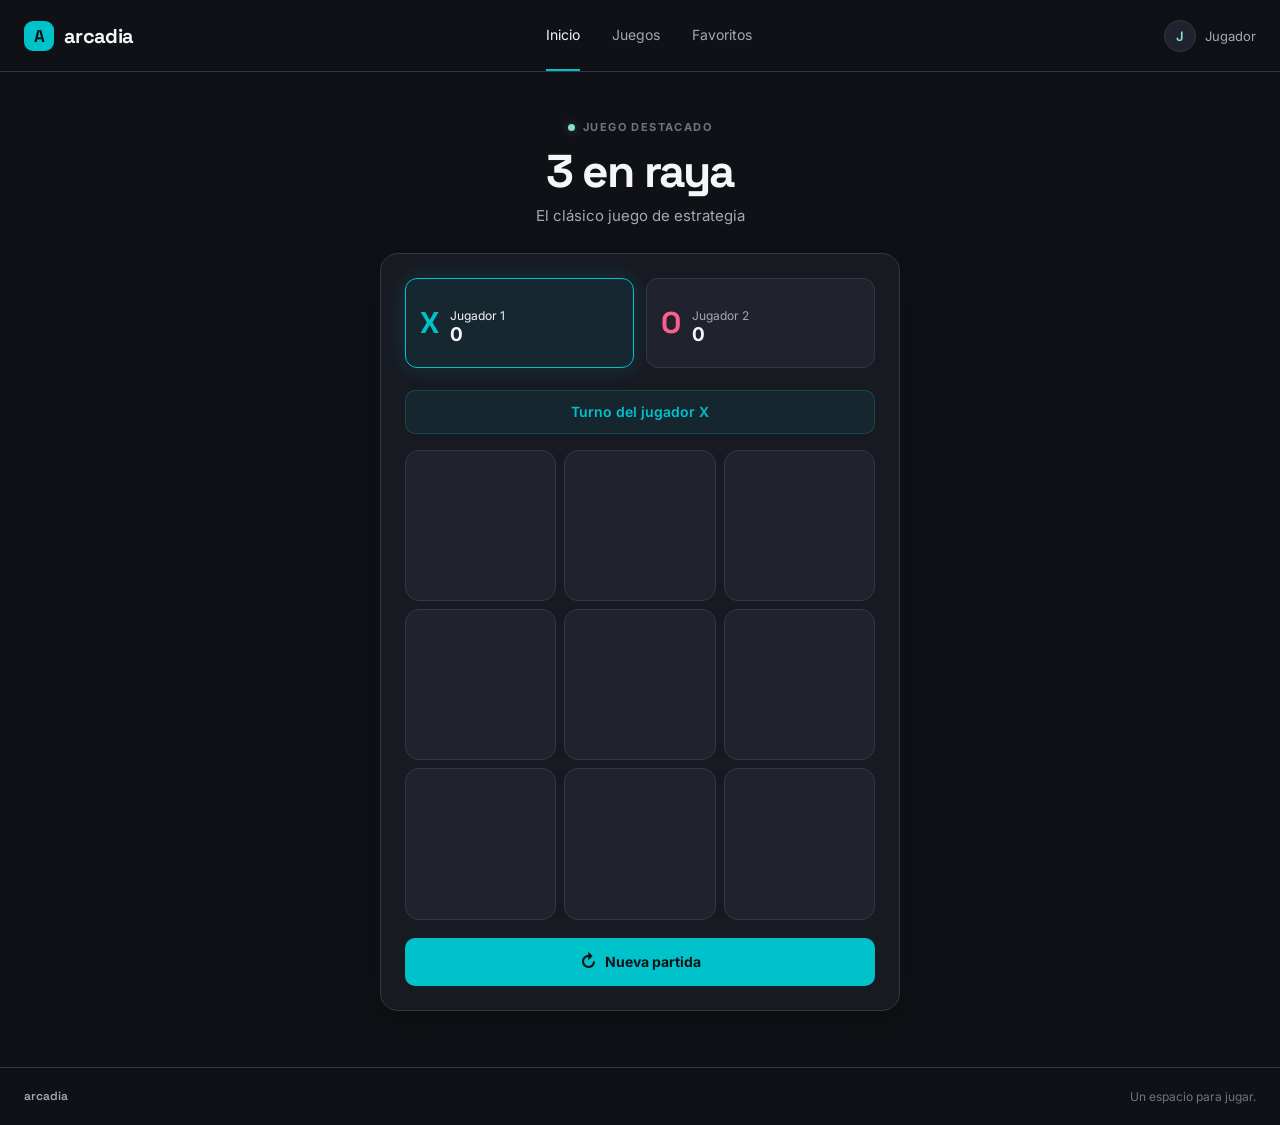
==== index.html @ 801e726f "Apply gaming hub visual design Co-authored-by: yurigo <5684699+yurigo@users.noreply.github.com>" ====
<!DOCTYPE html>
<html lang="es">
<head>
    <meta charset="UTF-8">
    <meta name="viewport" content="width=device-width, initial-scale=1.0">
    <title>3 en Raya</title>
    <link rel="stylesheet" href="style.css">
</head>
<body>
    <header class="site-header">
        <a class="brand" href="#inicio" aria-label="Arcadia, inicio">
            <span class="brand-mark" aria-hidden="true">A</span>
            <span>arcadia</span>
        </a>
        <nav class="main-nav" aria-label="Navegación principal">
            <a class="nav-link active" href="#inicio" aria-current="page">Inicio</a>
            <a class="nav-link" href="#juego">Juegos</a>
            <a class="nav-link" href="#juego">Favoritos</a>
        </nav>
        <div class="profile" aria-label="Perfil de jugador">
            <span class="profile-avatar" aria-hidden="true">J</span>
            <span class="profile-name">Jugador</span>
        </div>
    </header>

    <main class="page-shell" id="inicio">
        <section class="game-section" id="juego" aria-labelledby="game-title">
            <div class="page-heading">
                <p class="eyebrow"><span class="availability-dot"></span> JUEGO DESTACADO</p>
                <h1 id="game-title">3 en raya</h1>
                <p class="subtitle">El clásico juego de estrategia</p>
            </div>

            <div class="game-card">
                <div class="scoreboard" aria-label="Marcador">
                    <div class="score active" id="scoreX">
                        <span class="symbol">X</span>
                        <span>Jugador 1</span>
                        <strong id="winsX">0</strong>
                    </div>

                    <div class="score" id="scoreO">
                        <span class="symbol">O</span>
                        <span>Jugador 2</span>
                        <strong id="winsO">0</strong>
                    </div>
                </div>

                <div class="status" id="status" role="status" aria-live="polite">
                    Turno del jugador X
                </div>

                <div class="board" id="board" role="group" aria-label="Tablero de 3 en raya">
                    <button class="cell" data-index="0" aria-label="Casilla 1, vacía"></button>
                    <button class="cell" data-index="1" aria-label="Casilla 2, vacía"></button>
                    <button class="cell" data-index="2" aria-label="Casilla 3, vacía"></button>
                    <button class="cell" data-index="3" aria-label="Casilla 4, vacía"></button>
                    <button class="cell" data-index="4" aria-label="Casilla 5, vacía"></button>
                    <button class="cell" data-index="5" aria-label="Casilla 6, vacía"></button>
                    <button class="cell" data-index="6" aria-label="Casilla 7, vacía"></button>
                    <button class="cell" data-index="7" aria-label="Casilla 8, vacía"></button>
                    <button class="cell" data-index="8" aria-label="Casilla 9, vacía"></button>
                </div>

                <button class="reset" id="reset">
                    <span aria-hidden="true">↻</span> Nueva partida
                </button>
            </div>
        </section>
    </main>

    <footer class="site-footer">
        <span>arcadia</span>
        <span>Un espacio para jugar.</span>
    </footer>

    <script src="script.js"></script>
</body>
</html>
---- style.css ----
@import url('https://fonts.googleapis.com/css2?family=Inter:wght@400;500;600;700&family=Space+Grotesk:wght@500;600;700&display=swap');

:root {
    color-scheme: dark;
    --color-cyan: #00c2cb;
    --color-mint: #7fe0d4;
    --color-yellow: #ffe38a;
    --color-coral: #ff9a76;
    --color-pink: #ff5d8f;
    --bg-primary: #101116;
    --bg-secondary: #181a22;
    --bg-tertiary: #20232d;
    --bg-elevated: #272b36;
    --border-default: #343844;
    --text-primary: #f5f6fa;
    --text-secondary: #a4a8b5;
    --text-muted: #6f7482;
    --shadow-soft: 0 8px 30px rgb(0 0 0 / 25%);
    --glow-primary: 0 0 20px rgb(0 194 203 / 18%);
    --transition-fast: 150ms ease;
    --transition-normal: 250ms ease;
}

* {
    margin: 0;
    padding: 0;
    box-sizing: border-box;
}

body {
    min-height: 100vh;
    display: flex;
    flex-direction: column;
    background: var(--bg-primary);
    color: var(--text-primary);
    font-family: 'Inter', sans-serif;
}

button,
a {
    -webkit-tap-highlight-color: transparent;
}

a {
    color: inherit;
    text-decoration: none;
}

.site-header {
    height: 72px;
    padding: 0 24px;
    display: flex;
    align-items: center;
    justify-content: space-between;
    border-bottom: 1px solid var(--border-default);
    background: var(--bg-primary);
}

.brand {
    display: inline-flex;
    align-items: center;
    gap: 10px;
    font-family: 'Space Grotesk', sans-serif;
    font-size: 20px;
    font-weight: 700;
    letter-spacing: -0.7px;
}

.brand-mark {
    width: 30px;
    height: 30px;
    display: grid;
    place-items: center;
    border-radius: 9px;
    background: var(--color-cyan);
    color: var(--bg-primary);
    font-size: 17px;
}

.main-nav {
    height: 100%;
    display: flex;
    align-items: center;
    gap: 32px;
}

.nav-link {
    height: 100%;
    display: inline-flex;
    align-items: center;
    border-bottom: 2px solid transparent;
    color: var(--text-secondary);
    font-size: 14px;
    transition: color var(--transition-fast), border-color var(--transition-fast);
}

.nav-link:hover,
.nav-link.active {
    color: var(--text-primary);
}

.nav-link.active {
    border-bottom-color: var(--color-cyan);
}

.profile {
    min-width: 90px;
    display: flex;
    justify-content: flex-end;
    align-items: center;
    gap: 9px;
    color: var(--text-secondary);
    font-size: 13px;
}

.profile-avatar {
    width: 32px;
    height: 32px;
    display: grid;
    place-items: center;
    border: 1px solid var(--border-default);
    border-radius: 50%;
    background: var(--bg-tertiary);
    color: var(--color-mint);
    font-weight: 600;
}

.page-shell {
    width: min(100% - 48px, 1280px);
    margin: 0 auto;
    flex: 1;
    display: grid;
    place-items: center;
    padding: 48px 0 56px;
}

.game-section {
    width: min(100%, 520px);
    text-align: center;
}

.page-heading {
    margin-bottom: 28px;
}

.eyebrow {
    margin-bottom: 12px;
    display: flex;
    align-items: center;
    justify-content: center;
    gap: 8px;
    color: var(--text-muted);
    font-size: 11px;
    font-weight: 700;
    letter-spacing: 1.4px;
}

.availability-dot {
    width: 7px;
    height: 7px;
    border-radius: 50%;
    background: var(--color-mint);
    box-shadow: 0 0 10px rgb(127 224 212 / 35%);
}

h1 {
    font-family: 'Space Grotesk', sans-serif;
    font-size: clamp(36px, 7vw, 46px);
    font-weight: 700;
    letter-spacing: -1.8px;
    line-height: 1.1;
}

.subtitle {
    margin-top: 9px;
    color: var(--text-secondary);
    font-size: 15px;
}

.game-card {
    padding: 24px;
    border: 1px solid var(--border-default);
    border-radius: 18px;
    background: var(--bg-secondary);
    box-shadow: var(--shadow-soft);
}

.scoreboard {
    margin-bottom: 22px;
    display: flex;
    gap: 12px;
}

.score {
    min-height: 90px;
    flex: 1;
    padding: 11px 14px;
    display: grid;
    grid-template-columns: auto 1fr;
    grid-template-rows: 1fr 1fr;
    align-items: center;
    column-gap: 11px;
    border: 1px solid var(--border-default);
    border-radius: 12px;
    background: var(--bg-tertiary);
    color: var(--text-secondary);
    text-align: left;
    transition: border-color var(--transition-normal), background var(--transition-normal);
}

.score.active {
    border-color: var(--color-cyan);
    background: rgb(0 194 203 / 8%);
    box-shadow: var(--glow-primary);
    color: var(--text-primary);
}

.symbol {
    grid-row: 1 / 3;
    font-family: 'Space Grotesk', sans-serif;
    font-size: 30px;
    font-weight: 700;
}

#scoreX .symbol,
.cell.x {
    color: var(--color-cyan);
}

#scoreO .symbol,
.cell.o {
    color: var(--color-pink);
}

.score > span:not(.symbol) {
    align-self: end;
    font-size: 12px;
}

.score strong {
    align-self: start;
    color: var(--text-primary);
    font-size: 19px;
}

.status {
    min-height: 44px;
    margin-bottom: 16px;
    padding: 12px 16px;
    border: 1px solid rgb(0 194 203 / 22%);
    border-radius: 10px;
    background: rgb(0 194 203 / 7%);
    color: var(--color-cyan);
    font-size: 14px;
    font-weight: 600;
    transition: color var(--transition-normal), background var(--transition-normal);
}

.status.is-win {
    border-color: rgb(127 224 212 / 25%);
    background: rgb(127 224 212 / 8%);
    color: var(--color-mint);
}

.status.is-draw {
    border-color: rgb(255 227 138 / 25%);
    background: rgb(255 227 138 / 8%);
    color: var(--color-yellow);
}

.board {
    display: grid;
    grid-template-columns: repeat(3, minmax(0, 1fr));
    gap: 8px;
    margin-bottom: 18px;
}

.cell {
    aspect-ratio: 1;
    min-width: 44px;
    border: 1px solid var(--border-default);
    border-radius: 14px;
    background: var(--bg-tertiary);
    color: var(--text-primary);
    font-family: 'Space Grotesk', sans-serif;
    font-size: clamp(44px, 12vw, 64px);
    font-weight: 700;
    cursor: pointer;
    transition: background var(--transition-fast), border-color var(--transition-fast), transform var(--transition-fast);
}

.cell:hover:not(:disabled) {
    border-color: var(--color-cyan);
    background: var(--bg-elevated);
    transform: translateY(-2px);
}

.cell:active:not(:disabled),
.reset:active {
    transform: scale(0.97);
}

.cell:disabled {
    cursor: default;
}

.cell.x,
.cell.o {
    animation: mark-in 180ms ease-out;
}

.cell.winner {
    border-color: var(--color-mint);
    background: rgb(127 224 212 / 12%);
    box-shadow: 0 0 18px rgb(127 224 212 / 15%);
}

.reset {
    width: 100%;
    min-height: 48px;
    padding: 12px 16px;
    border: 0;
    border-radius: 10px;
    background: var(--color-cyan);
    color: var(--bg-primary);
    font-family: inherit;
    font-size: 14px;
    font-weight: 700;
    cursor: pointer;
    transition: filter var(--transition-fast), transform var(--transition-fast);
}

.reset:hover {
    filter: brightness(1.08);
}

.reset span {
    margin-right: 5px;
    font-size: 18px;
    vertical-align: -1px;
}

:focus-visible {
    outline: 3px solid var(--color-yellow);
    outline-offset: 3px;
}

.site-footer {
    min-height: 58px;
    padding: 12px 24px;
    display: flex;
    align-items: center;
    justify-content: space-between;
    border-top: 1px solid var(--border-default);
    color: var(--text-muted);
    font-size: 12px;
}

.site-footer span:first-child {
    color: var(--text-secondary);
    font-family: 'Space Grotesk', sans-serif;
    font-weight: 600;
}

@keyframes mark-in {
    from {
        opacity: 0;
        transform: scale(0.72);
    }

    to {
        opacity: 1;
        transform: scale(1);
    }
}

@media (max-width: 600px) {
    .site-header {
        height: 64px;
        padding: 0 16px;
    }

    .brand {
        gap: 8px;
        font-size: 18px;
    }

    .main-nav {
        gap: 16px;
    }

    .nav-link {
        font-size: 12px;
    }

    .nav-link:last-child,
    .profile-name {
        display: none;
    }

    .profile {
        min-width: 32px;
    }

    .page-shell {
        width: min(100% - 32px, 440px);
        padding: 36px 0 42px;
    }

    .page-heading {
        margin-bottom: 22px;
    }

    .game-card {
        padding: 16px;
        border-radius: 16px;
    }

    .scoreboard {
        gap: 9px;
        margin-bottom: 18px;
    }

    .score {
        min-height: 78px;
        padding: 9px 10px;
    }

    .site-footer {
        padding: 12px 16px;
    }
}

@media (prefers-reduced-motion: reduce) {
    *,
    *::before,
    *::after {
        scroll-behavior: auto !important;
        animation-duration: 0.01ms !important;
        animation-iteration-count: 1 !important;
        transition-duration: 0.01ms !important;
    }
}
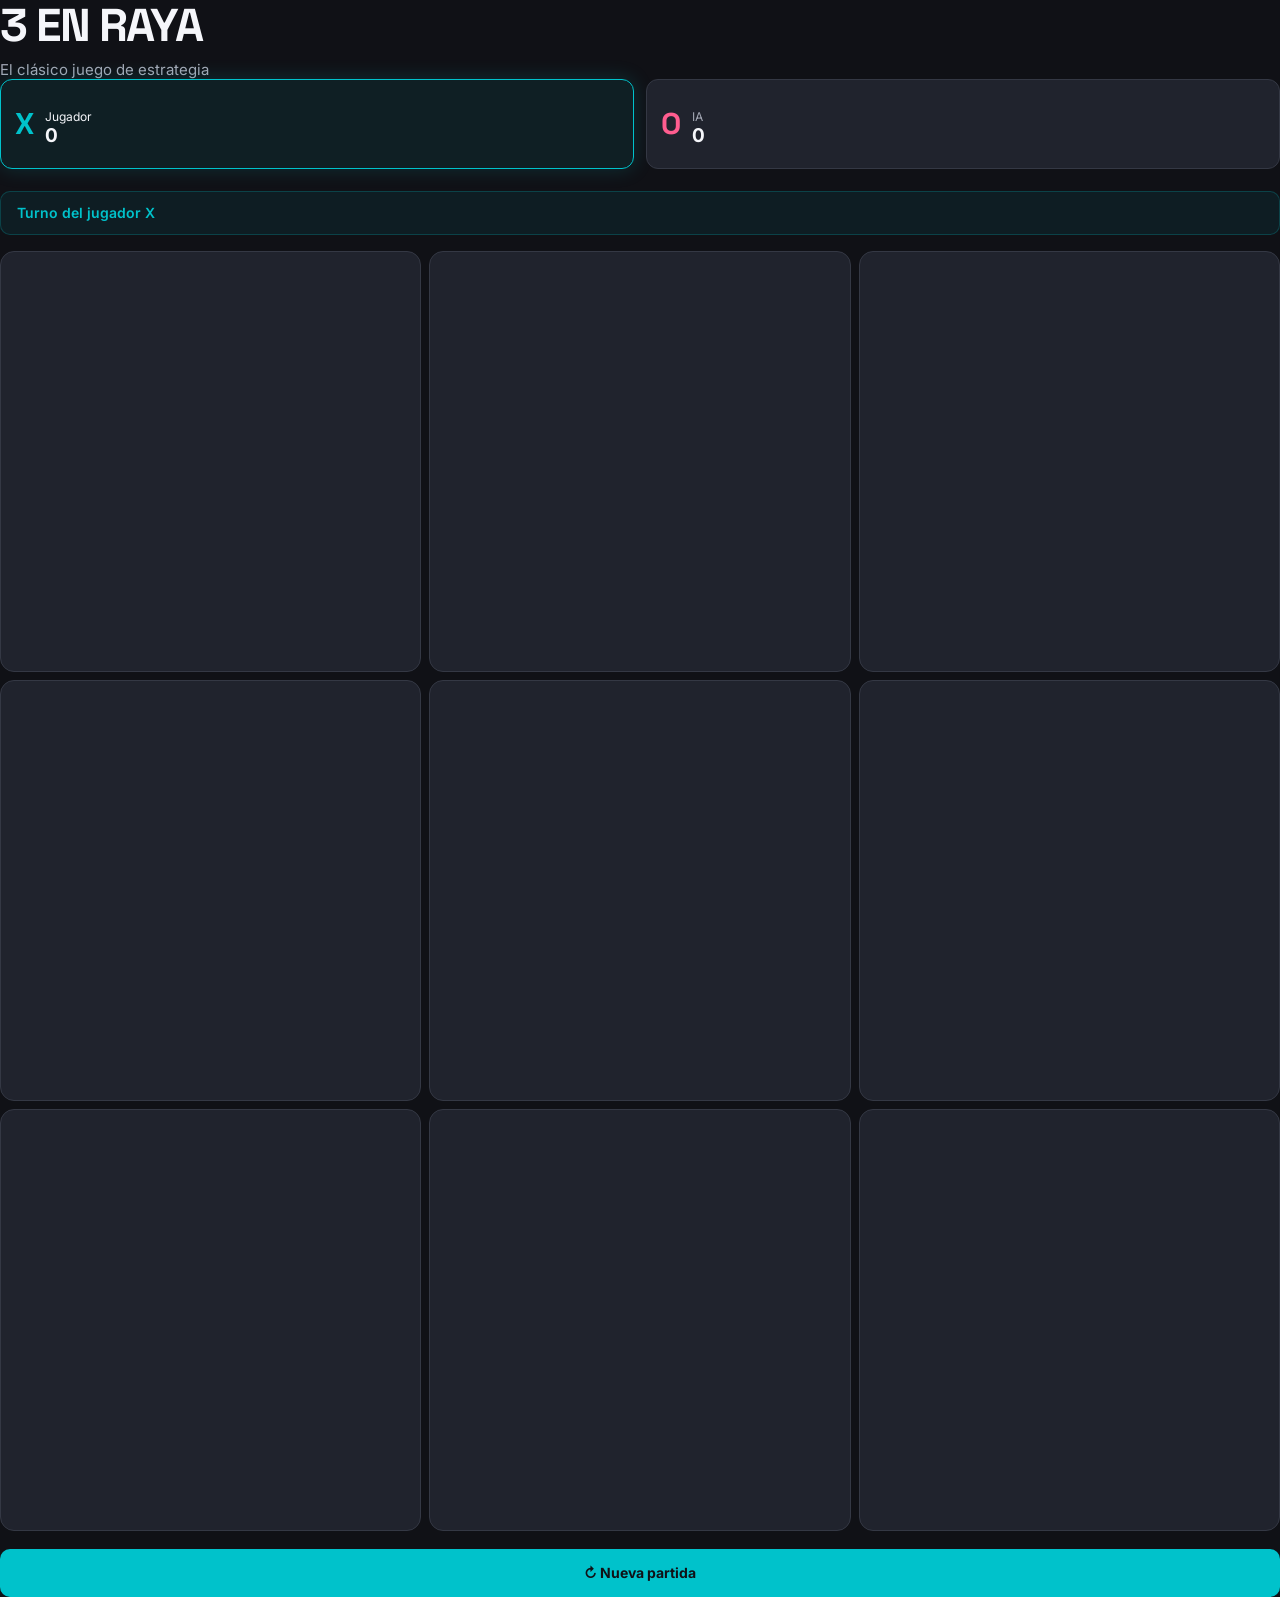
==== commit 7f7403e1: "Apply remaining changes Co-authored-by: yurigo <5684699+yurigo@users.noreply.github.com>" ====
--- a/index.html
+++ b/index.html
@@ -8,72 +8,45 @@
     <link rel="stylesheet" href="style.css">
 </head>
 <body>
-    <header class="site-header">
-        <a class="brand" href="#inicio" aria-label="Arcadia, inicio">
-            <span class="brand-mark" aria-hidden="true">A</span>
-            <span>arcadia</span>
-        </a>
-        <nav class="main-nav" aria-label="Navegación principal">
-            <a class="nav-link active" href="#inicio" aria-current="page">Inicio</a>
-            <a class="nav-link" href="#juego">Juegos</a>
-            <a class="nav-link" href="#juego">Favoritos</a>
-        </nav>
-        <div class="profile" aria-label="Perfil de jugador">
-            <span class="profile-avatar" aria-hidden="true">J</span>
-            <span class="profile-name">Jugador</span>
-        </div>
-    </header>
 
-    <main class="page-shell" id="inicio">
-        <section class="game-section" id="juego" aria-labelledby="game-title">
-            <div class="page-heading">
-                <p class="eyebrow"><span class="availability-dot"></span> JUEGO DESTACADO</p>
-                <h1 id="game-title">3 en raya</h1>
-                <p class="subtitle">El clásico juego de estrategia</p>
+    <main class="container">
+        <h1>3 EN RAYA</h1>
+        <p class="subtitle">El clásico juego de estrategia</p>
+
+        <div class="scoreboard">
+            <div class="score active" id="scoreX">
+                <span class="symbol">X</span>
+                <span>Jugador</span>
+                <strong id="winsX">0</strong>
             </div>
 
-            <div class="game-card">
-                <div class="scoreboard" aria-label="Marcador">
-                    <div class="score active" id="scoreX">
-                        <span class="symbol">X</span>
-                        <span>Jugador 1</span>
-                        <strong id="winsX">0</strong>
-                    </div>
+            <div class="score" id="scoreO">
+                <span class="symbol">O</span>
+                <span>IA</span>
+                <strong id="winsO">0</strong>
+            </div>
+        </div>
 
-                    <div class="score" id="scoreO">
-                        <span class="symbol">O</span>
-                        <span>Jugador 2</span>
-                        <strong id="winsO">0</strong>
-                    </div>
-                </div>
+        <div class="status" id="status">
+            Turno del jugador X
+        </div>
 
-                <div class="status" id="status" role="status" aria-live="polite">
-                    Turno del jugador X
-                </div>
+        <div class="board" id="board">
+            <button class="cell" data-index="0"></button>
+            <button class="cell" data-index="1"></button>
+            <button class="cell" data-index="2"></button>
+            <button class="cell" data-index="3"></button>
+            <button class="cell" data-index="4"></button>
+            <button class="cell" data-index="5"></button>
+            <button class="cell" data-index="6"></button>
+            <button class="cell" data-index="7"></button>
+            <button class="cell" data-index="8"></button>
+        </div>
 
-                <div class="board" id="board" role="group" aria-label="Tablero de 3 en raya">
-                    <button class="cell" data-index="0" aria-label="Casilla 1, vacía"></button>
-                    <button class="cell" data-index="1" aria-label="Casilla 2, vacía"></button>
-                    <button class="cell" data-index="2" aria-label="Casilla 3, vacía"></button>
-                    <button class="cell" data-index="3" aria-label="Casilla 4, vacía"></button>
-                    <button class="cell" data-index="4" aria-label="Casilla 5, vacía"></button>
-                    <button class="cell" data-index="5" aria-label="Casilla 6, vacía"></button>
-                    <button class="cell" data-index="6" aria-label="Casilla 7, vacía"></button>
-                    <button class="cell" data-index="7" aria-label="Casilla 8, vacía"></button>
-                    <button class="cell" data-index="8" aria-label="Casilla 9, vacía"></button>
-                </div>
-
-                <button class="reset" id="reset">
-                    <span aria-hidden="true">↻</span> Nueva partida
-                </button>
-            </div>
-        </section>
+        <button class="reset" id="reset">
+            ↻ Nueva partida
+        </button>
     </main>
-
-    <footer class="site-footer">
-        <span>arcadia</span>
-        <span>Un espacio para jugar.</span>
-    </footer>
 
     <script src="script.js"></script>
 </body>
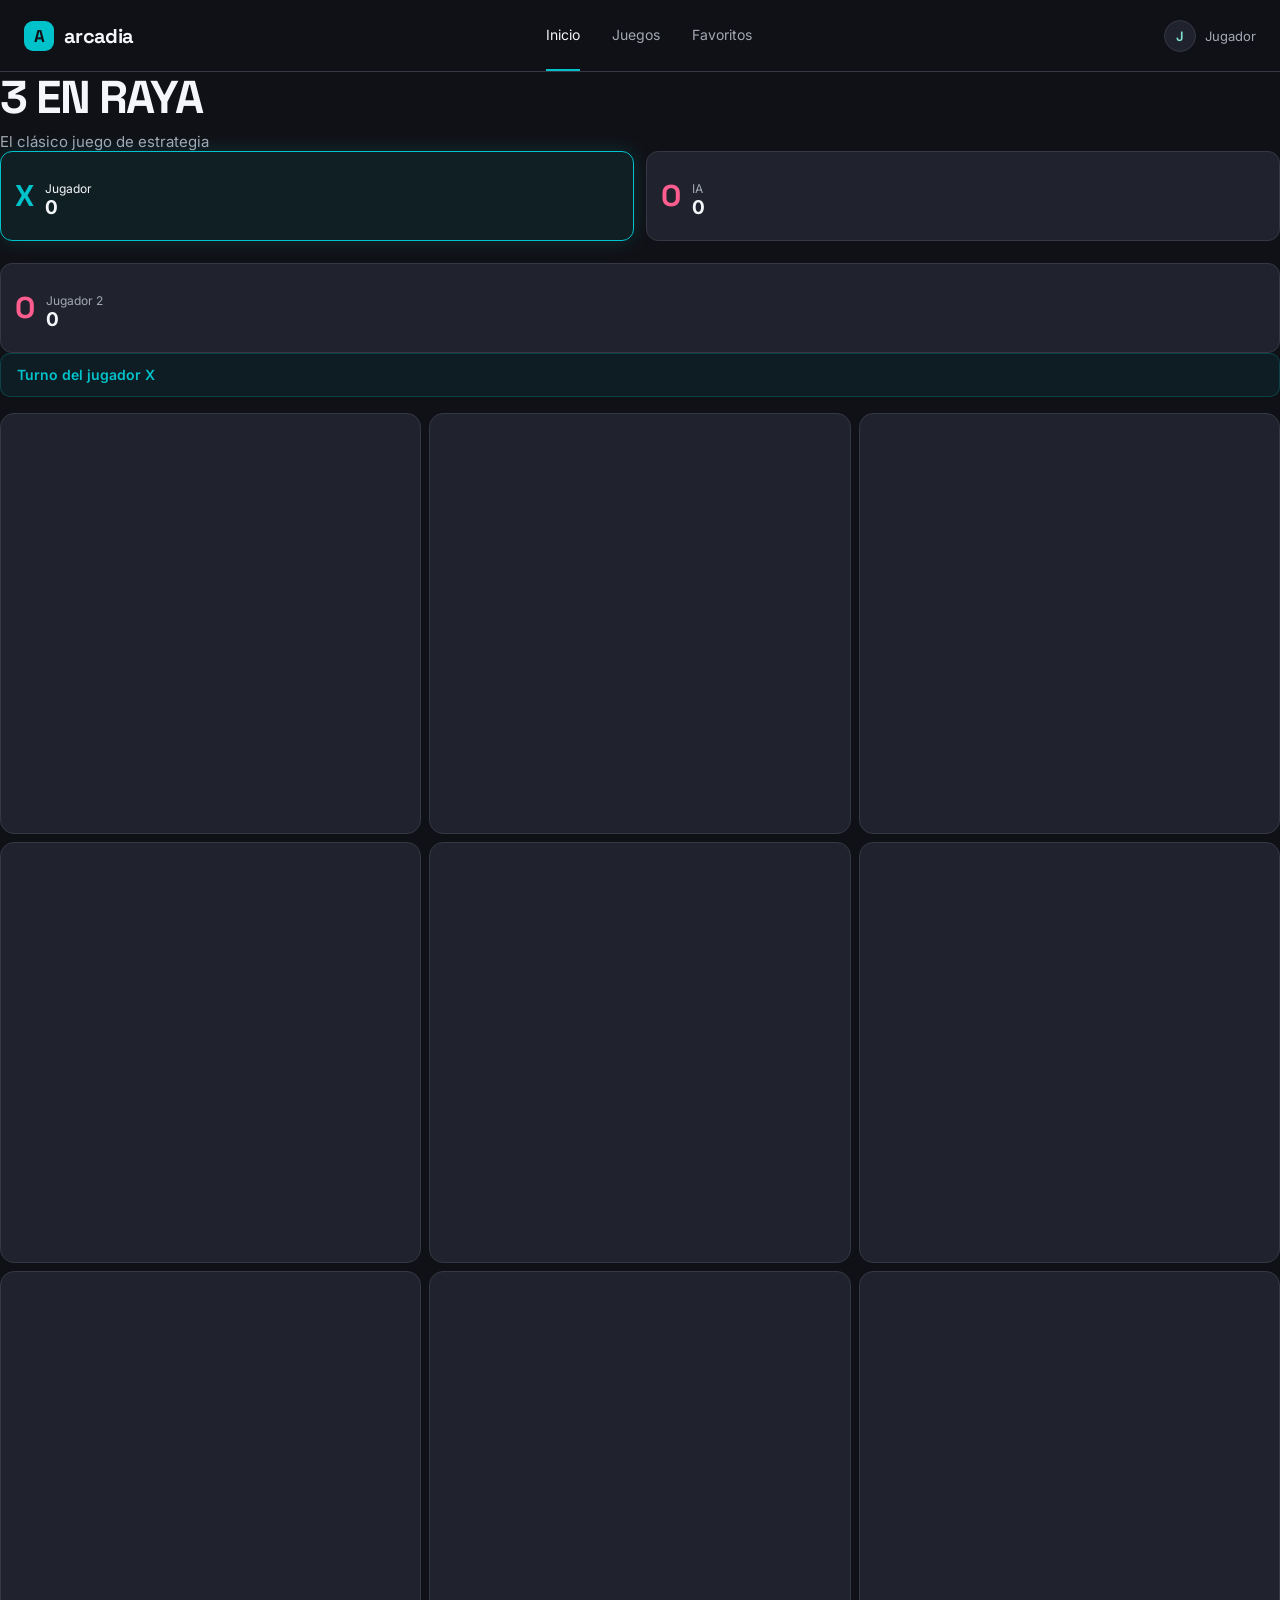
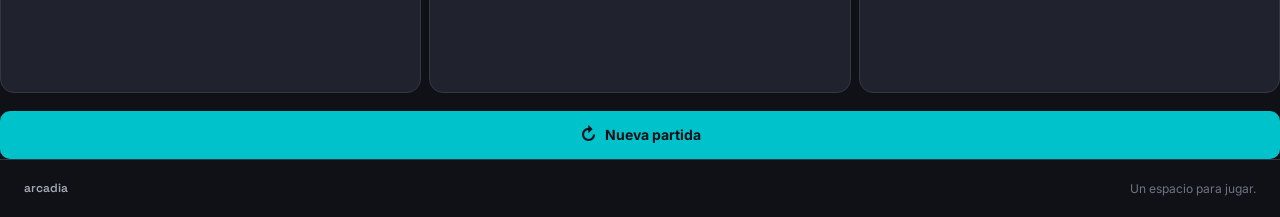
==== commit cacc5aeb: "Merge branch 'master' into copilot/add-ia-player" ====
--- a/index.html
+++ b/index.html
@@ -8,6 +8,21 @@
     <link rel="stylesheet" href="style.css">
 </head>
 <body>
+    <header class="site-header">
+        <a class="brand" href="#inicio" aria-label="Arcadia, inicio">
+            <span class="brand-mark" aria-hidden="true">A</span>
+            <span>arcadia</span>
+        </a>
+        <nav class="main-nav" aria-label="Navegación principal">
+            <a class="nav-link active" href="#inicio" aria-current="page">Inicio</a>
+            <a class="nav-link" href="#juego">Juegos</a>
+            <a class="nav-link" href="#juego">Favoritos</a>
+        </nav>
+        <div class="profile" aria-label="Perfil de jugador">
+            <span class="profile-avatar" aria-hidden="true">J</span>
+            <span class="profile-name">Jugador</span>
+        </div>
+    </header>
 
     <main class="container">
         <h1>3 EN RAYA</h1>
@@ -27,26 +42,40 @@
             </div>
         </div>
 
-        <div class="status" id="status">
-            Turno del jugador X
-        </div>
+                    <div class="score" id="scoreO">
+                        <span class="symbol">O</span>
+                        <span>Jugador 2</span>
+                        <strong id="winsO">0</strong>
+                    </div>
+                </div>
 
-        <div class="board" id="board">
-            <button class="cell" data-index="0"></button>
-            <button class="cell" data-index="1"></button>
-            <button class="cell" data-index="2"></button>
-            <button class="cell" data-index="3"></button>
-            <button class="cell" data-index="4"></button>
-            <button class="cell" data-index="5"></button>
-            <button class="cell" data-index="6"></button>
-            <button class="cell" data-index="7"></button>
-            <button class="cell" data-index="8"></button>
-        </div>
+                <div class="status" id="status" role="status" aria-live="polite">
+                    Turno del jugador X
+                </div>
 
-        <button class="reset" id="reset">
-            ↻ Nueva partida
-        </button>
+                <div class="board" id="board" role="group" aria-label="Tablero de 3 en raya">
+                    <button class="cell" data-index="0" aria-label="Casilla 1, vacía"></button>
+                    <button class="cell" data-index="1" aria-label="Casilla 2, vacía"></button>
+                    <button class="cell" data-index="2" aria-label="Casilla 3, vacía"></button>
+                    <button class="cell" data-index="3" aria-label="Casilla 4, vacía"></button>
+                    <button class="cell" data-index="4" aria-label="Casilla 5, vacía"></button>
+                    <button class="cell" data-index="5" aria-label="Casilla 6, vacía"></button>
+                    <button class="cell" data-index="6" aria-label="Casilla 7, vacía"></button>
+                    <button class="cell" data-index="7" aria-label="Casilla 8, vacía"></button>
+                    <button class="cell" data-index="8" aria-label="Casilla 9, vacía"></button>
+                </div>
+
+                <button class="reset" id="reset">
+                    <span aria-hidden="true">↻</span> Nueva partida
+                </button>
+            </div>
+        </section>
     </main>
+
+    <footer class="site-footer">
+        <span>arcadia</span>
+        <span>Un espacio para jugar.</span>
+    </footer>
 
     <script src="script.js"></script>
 </body>
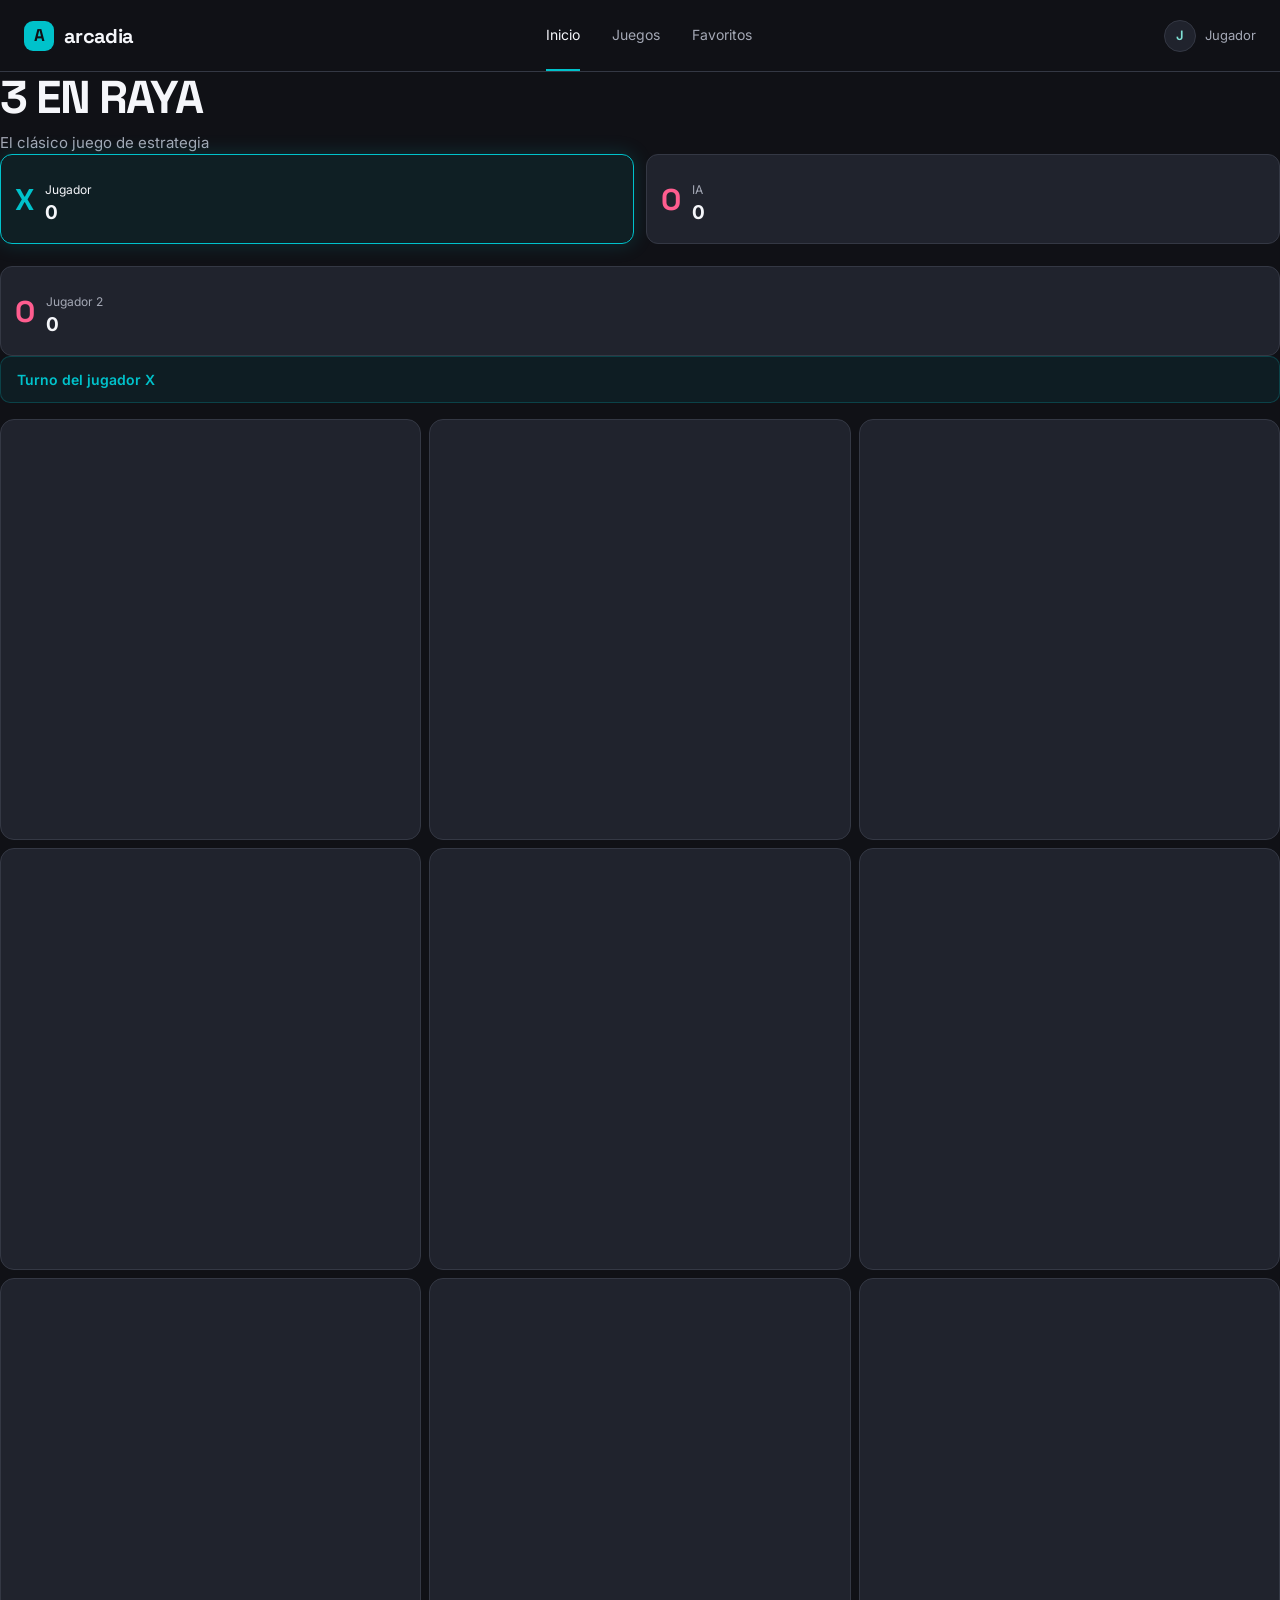
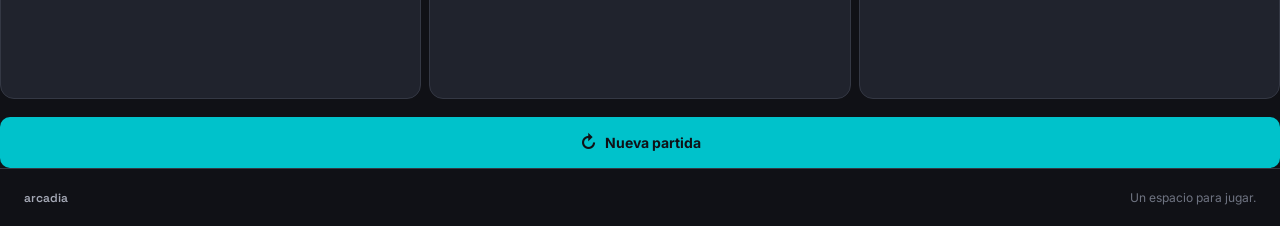
==== commit d29da603: "chore: add reset" ====
--- a/index.html
+++ b/index.html
@@ -5,6 +5,7 @@
     <meta charset="UTF-8">
     <meta name="viewport" content="width=device-width, initial-scale=1.0">
     <title>3 en Raya</title>
+    <link rel="stylesheet" href="reset.css">
     <link rel="stylesheet" href="style.css">
 </head>
 <body>
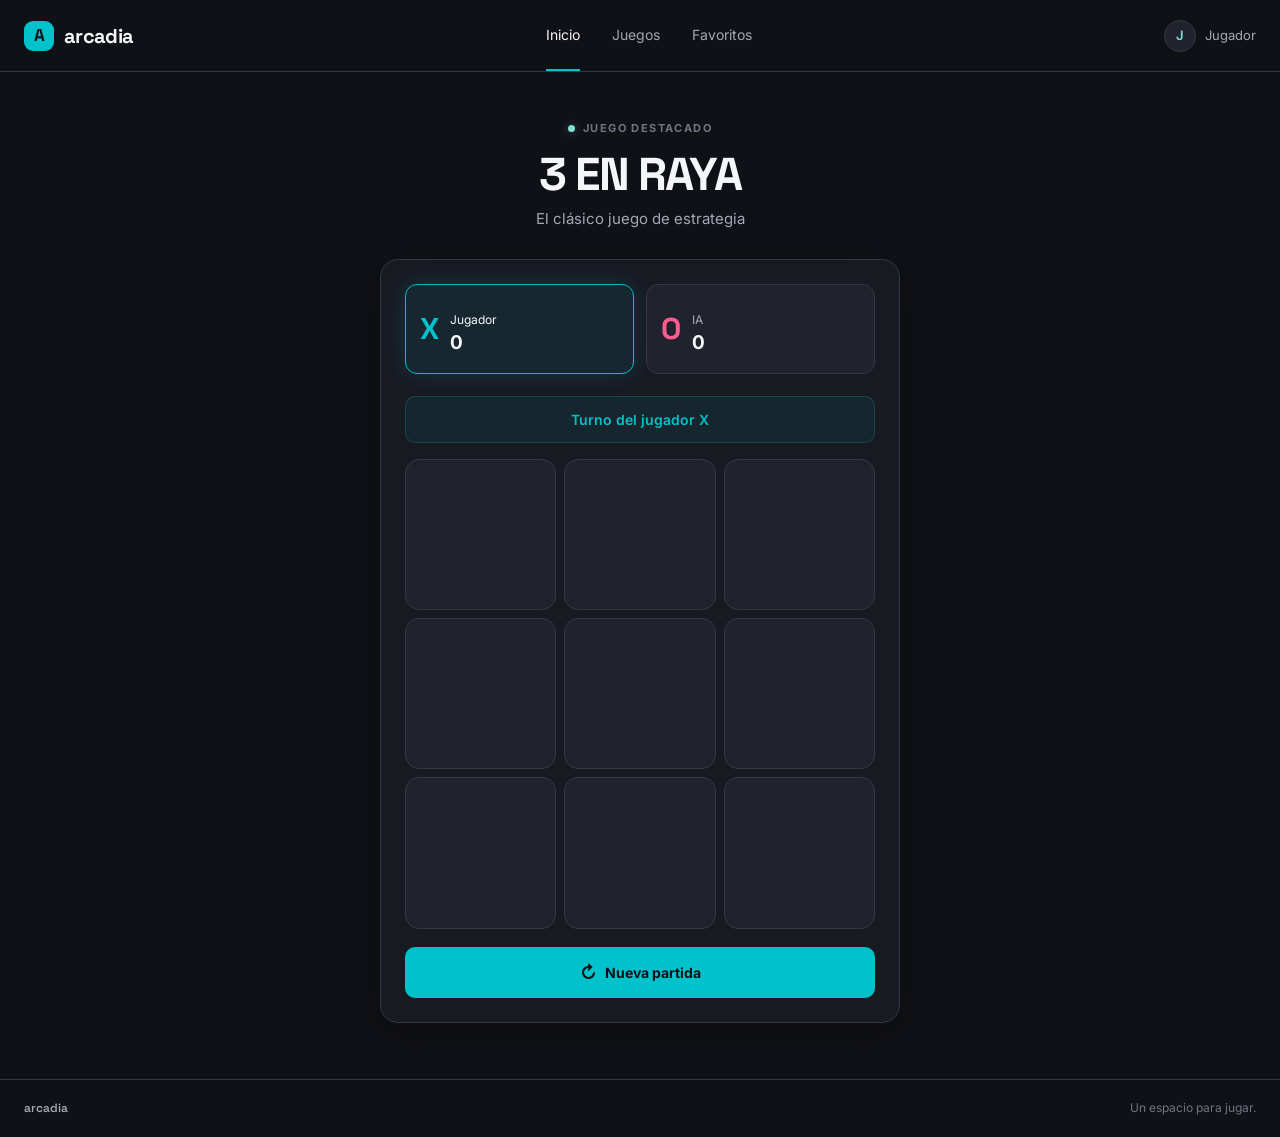
==== commit dd4dba31: "Restore game page layout structure Co-authored-by: yurigo <5684699+yurigo@users.noreply.github.com>" ====
--- a/index.html
+++ b/index.html
@@ -25,27 +25,25 @@
         </div>
     </header>
 
-    <main class="container">
-        <h1>3 EN RAYA</h1>
-        <p class="subtitle">El clásico juego de estrategia</p>
-
-        <div class="scoreboard">
-            <div class="score active" id="scoreX">
-                <span class="symbol">X</span>
-                <span>Jugador</span>
-                <strong id="winsX">0</strong>
+    <main class="page-shell" id="inicio">
+        <section class="game-section" id="juego" aria-labelledby="game-title">
+            <div class="page-heading">
+                <p class="eyebrow"><span class="availability-dot" aria-hidden="true"></span> JUEGO DESTACADO</p>
+                <h1 id="game-title">3 EN RAYA</h1>
+                <p class="subtitle">El clásico juego de estrategia</p>
             </div>
 
-            <div class="score" id="scoreO">
-                <span class="symbol">O</span>
-                <span>IA</span>
-                <strong id="winsO">0</strong>
-            </div>
-        </div>
+            <div class="game-card">
+                <div class="scoreboard">
+                    <div class="score active" id="scoreX">
+                        <span class="symbol">X</span>
+                        <span>Jugador</span>
+                        <strong id="winsX">0</strong>
+                    </div>
 
                     <div class="score" id="scoreO">
                         <span class="symbol">O</span>
-                        <span>Jugador 2</span>
+                        <span>IA</span>
                         <strong id="winsO">0</strong>
                     </div>
                 </div>
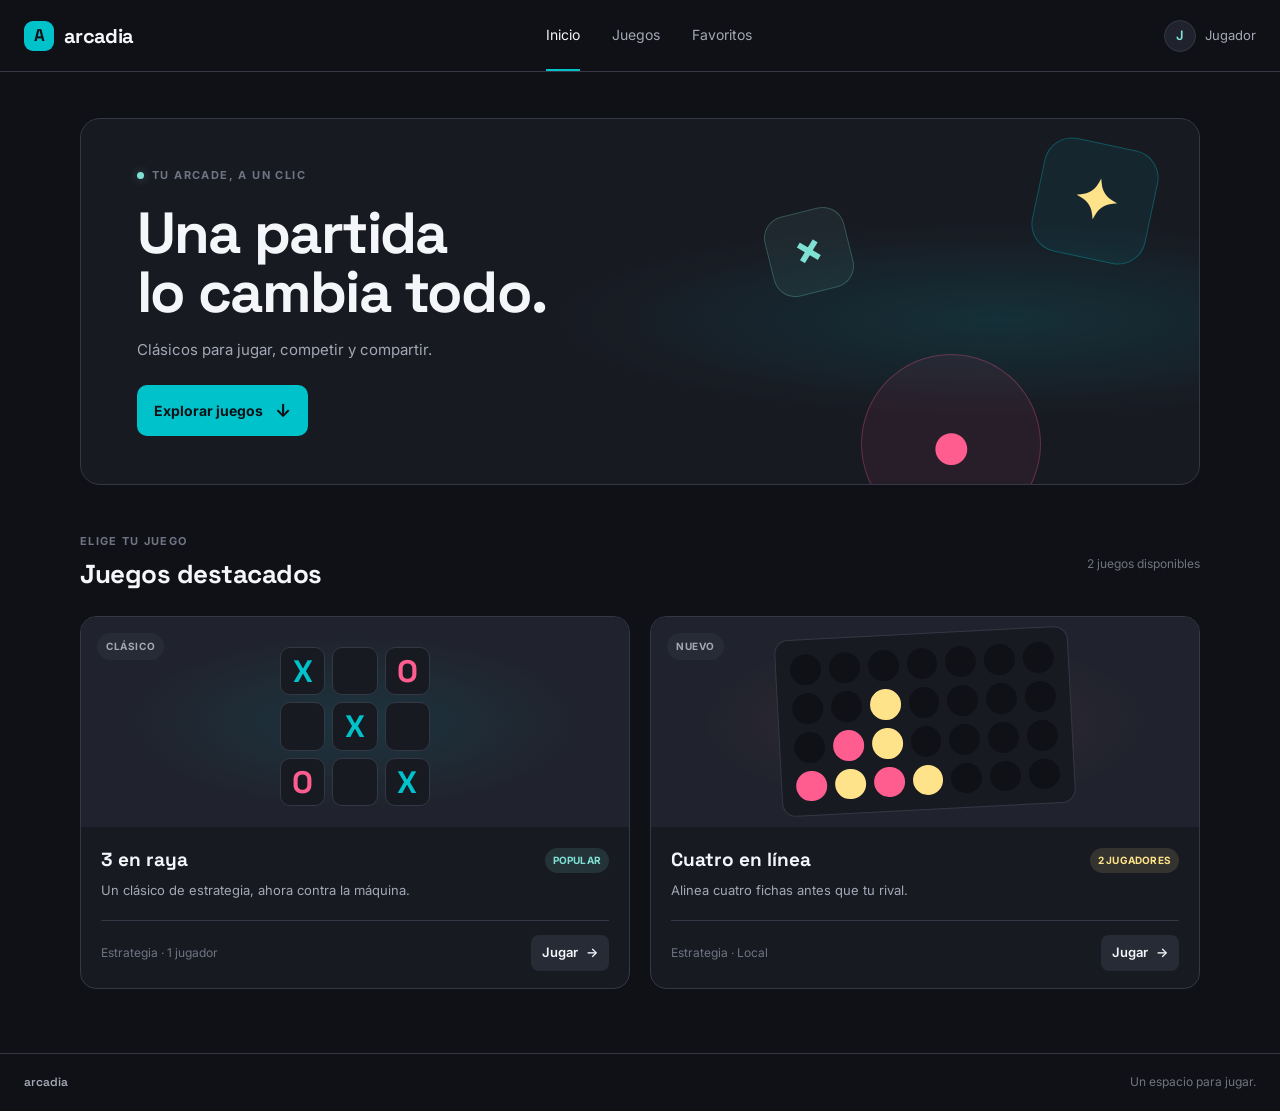
==== commit 419ab54c: "Add game hub and Four in a Row Co-authored-by: yurigo <5684699+yurigo@users.noreply.github.com>" ====
--- a/index.html
+++ b/index.html
@@ -1,23 +1,23 @@
-
 <!DOCTYPE html>
 <html lang="es">
 <head>
     <meta charset="UTF-8">
     <meta name="viewport" content="width=device-width, initial-scale=1.0">
-    <title>3 en Raya</title>
+    <meta name="theme-color" content="#101116">
+    <title>Arcadia — Juegos para compartir</title>
     <link rel="stylesheet" href="reset.css">
     <link rel="stylesheet" href="style.css">
 </head>
 <body>
     <header class="site-header">
-        <a class="brand" href="#inicio" aria-label="Arcadia, inicio">
+        <a class="brand" href="index.html" aria-label="Arcadia, inicio">
             <span class="brand-mark" aria-hidden="true">A</span>
             <span>arcadia</span>
         </a>
         <nav class="main-nav" aria-label="Navegación principal">
-            <a class="nav-link active" href="#inicio" aria-current="page">Inicio</a>
-            <a class="nav-link" href="#juego">Juegos</a>
-            <a class="nav-link" href="#juego">Favoritos</a>
+            <a class="nav-link active" href="index.html" aria-current="page">Inicio</a>
+            <a class="nav-link" href="#juegos">Juegos</a>
+            <a class="nav-link" href="#juegos">Favoritos</a>
         </nav>
         <div class="profile" aria-label="Perfil de jugador">
             <span class="profile-avatar" aria-hidden="true">J</span>
@@ -25,48 +25,72 @@
         </div>
     </header>
 
-    <main class="page-shell" id="inicio">
-        <section class="game-section" id="juego" aria-labelledby="game-title">
-            <div class="page-heading">
-                <p class="eyebrow"><span class="availability-dot" aria-hidden="true"></span> JUEGO DESTACADO</p>
-                <h1 id="game-title">3 EN RAYA</h1>
-                <p class="subtitle">El clásico juego de estrategia</p>
+    <main class="hub-shell" id="inicio">
+        <section class="hub-hero" aria-labelledby="hub-title">
+            <p class="eyebrow"><span class="availability-dot" aria-hidden="true"></span> TU ARCADE, A UN CLIC</p>
+            <h1 id="hub-title">Una partida<br>lo cambia todo.</h1>
+            <p class="subtitle">Clásicos para jugar, competir y compartir.</p>
+            <a class="hero-cta" href="#juegos">Explorar juegos <span aria-hidden="true">↓</span></a>
+            <div class="hero-art" aria-hidden="true">
+                <span class="art-piece art-piece-one">✦</span>
+                <span class="art-piece art-piece-two">●</span>
+                <span class="art-piece art-piece-three">×</span>
             </div>
+        </section>
 
-            <div class="game-card">
-                <div class="scoreboard">
-                    <div class="score active" id="scoreX">
-                        <span class="symbol">X</span>
-                        <span>Jugador</span>
-                        <strong id="winsX">0</strong>
+        <section class="catalog-section" id="juegos" aria-labelledby="catalog-title">
+            <div class="catalog-heading">
+                <div>
+                    <p class="section-kicker">ELIGE TU JUEGO</p>
+                    <h2 id="catalog-title">Juegos destacados</h2>
+                </div>
+                <span class="catalog-count">2 juegos disponibles</span>
+            </div>
+            <div class="game-grid">
+                <article class="catalog-card">
+                    <a class="card-art tic-art" href="tic-tac-toe.html" aria-label="Jugar 3 en raya">
+                        <span class="art-label">CLÁSICO</span>
+                        <div class="mini-grid" aria-hidden="true">
+                            <span>X</span><span></span><span>O</span>
+                            <span></span><span>X</span><span></span>
+                            <span>O</span><span></span><span>X</span>
+                        </div>
+                    </a>
+                    <div class="card-content">
+                        <div class="card-title-row">
+                            <h3>3 en raya</h3>
+                            <span class="game-badge badge-mint">POPULAR</span>
+                        </div>
+                        <p>Un clásico de estrategia, ahora contra la máquina.</p>
+                        <div class="card-footer">
+                            <span class="game-category">Estrategia · 1 jugador</span>
+                            <a class="play-link" href="tic-tac-toe.html" aria-label="Jugar 3 en raya">Jugar <span aria-hidden="true">→</span></a>
+                        </div>
                     </div>
+                </article>
 
-                    <div class="score" id="scoreO">
-                        <span class="symbol">O</span>
-                        <span>IA</span>
-                        <strong id="winsO">0</strong>
+                <article class="catalog-card">
+                    <a class="card-art connect-art" href="four-in-a-row.html" aria-label="Jugar Cuatro en línea">
+                        <span class="art-label">NUEVO</span>
+                        <div class="mini-connect" aria-hidden="true">
+                            <span></span><span></span><span></span><span></span><span></span><span></span><span></span>
+                            <span></span><span></span><span class="disc-yellow"></span><span></span><span></span><span></span><span></span>
+                            <span></span><span class="disc-pink"></span><span class="disc-yellow"></span><span></span><span></span><span></span><span></span>
+                            <span class="disc-pink"></span><span class="disc-yellow"></span><span class="disc-pink"></span><span class="disc-yellow"></span><span></span><span></span><span></span>
+                        </div>
+                    </a>
+                    <div class="card-content">
+                        <div class="card-title-row">
+                            <h3>Cuatro en línea</h3>
+                            <span class="game-badge badge-yellow">2 JUGADORES</span>
+                        </div>
+                        <p>Alinea cuatro fichas antes que tu rival.</p>
+                        <div class="card-footer">
+                            <span class="game-category">Estrategia · Local</span>
+                            <a class="play-link" href="four-in-a-row.html" aria-label="Jugar Cuatro en línea">Jugar <span aria-hidden="true">→</span></a>
+                        </div>
                     </div>
-                </div>
-
-                <div class="status" id="status" role="status" aria-live="polite">
-                    Turno del jugador X
-                </div>
-
-                <div class="board" id="board" role="group" aria-label="Tablero de 3 en raya">
-                    <button class="cell" data-index="0" aria-label="Casilla 1, vacía"></button>
-                    <button class="cell" data-index="1" aria-label="Casilla 2, vacía"></button>
-                    <button class="cell" data-index="2" aria-label="Casilla 3, vacía"></button>
-                    <button class="cell" data-index="3" aria-label="Casilla 4, vacía"></button>
-                    <button class="cell" data-index="4" aria-label="Casilla 5, vacía"></button>
-                    <button class="cell" data-index="5" aria-label="Casilla 6, vacía"></button>
-                    <button class="cell" data-index="6" aria-label="Casilla 7, vacía"></button>
-                    <button class="cell" data-index="7" aria-label="Casilla 8, vacía"></button>
-                    <button class="cell" data-index="8" aria-label="Casilla 9, vacía"></button>
-                </div>
-
-                <button class="reset" id="reset">
-                    <span aria-hidden="true">↻</span> Nueva partida
-                </button>
+                </article>
             </div>
         </section>
     </main>
@@ -75,7 +99,5 @@
         <span>arcadia</span>
         <span>Un espacio para jugar.</span>
     </footer>
-
-    <script src="script.js"></script>
 </body>
 </html>
--- a/style.css
+++ b/style.css
@@ -374,6 +374,524 @@
     }
 }
 
+.hub-shell {
+    width: min(100% - 48px, 1120px);
+    margin: 0 auto;
+    flex: 1;
+    padding: 46px 0 64px;
+}
+
+.hub-hero {
+    min-height: 330px;
+    position: relative;
+    overflow: hidden;
+    padding: 48px 56px;
+    border: 1px solid var(--border-default);
+    border-radius: 20px;
+    background:
+        radial-gradient(ellipse at 82% 55%, rgb(0 194 203 / 13%), transparent 34%),
+        var(--bg-secondary);
+}
+
+.hub-hero .eyebrow {
+    justify-content: flex-start;
+}
+
+.hub-hero h1 {
+    position: relative;
+    z-index: 1;
+    margin-top: 20px;
+    font-size: clamp(40px, 6vw, 58px);
+    line-height: 1.03;
+}
+
+.hub-hero .subtitle {
+    position: relative;
+    z-index: 1;
+    margin-top: 16px;
+}
+
+.hero-cta {
+    position: relative;
+    z-index: 1;
+    min-height: 46px;
+    margin-top: 24px;
+    padding: 12px 17px;
+    display: inline-flex;
+    align-items: center;
+    gap: 12px;
+    border-radius: 10px;
+    background: var(--color-cyan);
+    color: var(--bg-primary);
+    font-size: 14px;
+    font-weight: 700;
+    transition: filter var(--transition-fast), transform var(--transition-fast);
+}
+
+.hero-cta:hover {
+    filter: brightness(1.08);
+}
+
+.hero-cta:active {
+    transform: scale(0.97);
+}
+
+.hero-cta span {
+    font-size: 18px;
+}
+
+.hero-art {
+    position: absolute;
+    inset: 0 0 0 53%;
+    display: grid;
+    place-items: center;
+    color: var(--color-cyan);
+    font-family: 'Space Grotesk', sans-serif;
+}
+
+.art-piece {
+    position: absolute;
+    display: grid;
+    place-items: center;
+    font-weight: 700;
+}
+
+.art-piece-one {
+    width: 116px;
+    height: 116px;
+    top: 24px;
+    right: 46px;
+    border: 1px solid rgb(0 194 203 / 30%);
+    border-radius: 28px;
+    background: rgb(0 194 203 / 8%);
+    color: var(--color-yellow);
+    font-size: 55px;
+    transform: rotate(12deg);
+}
+
+.art-piece-two {
+    width: 180px;
+    height: 180px;
+    right: 30%;
+    bottom: -50px;
+    border: 1px solid rgb(255 93 143 / 28%);
+    border-radius: 50%;
+    background: rgb(255 93 143 / 7%);
+    color: var(--color-pink);
+    font-size: 74px;
+}
+
+.art-piece-three {
+    width: 82px;
+    height: 82px;
+    top: 92px;
+    left: 18%;
+    border: 1px solid rgb(127 224 212 / 24%);
+    border-radius: 22px;
+    background: rgb(127 224 212 / 7%);
+    color: var(--color-mint);
+    font-size: 50px;
+    transform: rotate(-14deg);
+}
+
+.catalog-section {
+    margin-top: 48px;
+}
+
+.catalog-heading,
+.card-title-row,
+.card-footer {
+    display: flex;
+    align-items: center;
+    justify-content: space-between;
+}
+
+.section-kicker {
+    margin-bottom: 5px;
+    color: var(--text-muted);
+    font-size: 11px;
+    font-weight: 700;
+    letter-spacing: 1.3px;
+}
+
+.catalog-heading h2 {
+    font-family: 'Space Grotesk', sans-serif;
+    font-size: 26px;
+    letter-spacing: -0.5px;
+}
+
+.catalog-count,
+.game-category {
+    color: var(--text-muted);
+    font-size: 12px;
+}
+
+.game-grid {
+    margin-top: 22px;
+    display: grid;
+    grid-template-columns: repeat(2, minmax(0, 1fr));
+    gap: 20px;
+}
+
+.catalog-card {
+    overflow: hidden;
+    border: 1px solid var(--border-default);
+    border-radius: 16px;
+    background: var(--bg-secondary);
+    transition: border-color var(--transition-normal), transform var(--transition-normal);
+}
+
+.catalog-card:hover {
+    transform: translateY(-3px);
+    border-color: var(--color-cyan);
+}
+
+.card-art {
+    height: 210px;
+    position: relative;
+    display: grid;
+    place-items: center;
+    overflow: hidden;
+}
+
+.tic-art {
+    background: radial-gradient(ellipse at center, rgb(0 194 203 / 11%), transparent 58%), var(--bg-tertiary);
+}
+
+.connect-art {
+    background: radial-gradient(ellipse at center, rgb(255 93 143 / 9%), transparent 58%), var(--bg-tertiary);
+}
+
+.art-label,
+.game-badge {
+    border-radius: 999px;
+    font-size: 10px;
+    font-weight: 700;
+    letter-spacing: 0.6px;
+}
+
+.art-label {
+    position: absolute;
+    top: 16px;
+    left: 16px;
+    padding: 6px 9px;
+    background: var(--bg-elevated);
+    color: var(--text-secondary);
+}
+
+.mini-grid {
+    width: 150px;
+    height: 150px;
+    display: grid;
+    grid-template-columns: repeat(3, 1fr);
+    gap: 7px;
+}
+
+.mini-grid span {
+    display: grid;
+    place-items: center;
+    border: 1px solid var(--border-default);
+    border-radius: 10px;
+    background: var(--bg-secondary);
+    color: var(--color-cyan);
+    font-family: 'Space Grotesk', sans-serif;
+    font-size: 31px;
+    font-weight: 700;
+}
+
+.mini-grid span:nth-child(3),
+.mini-grid span:nth-child(7) {
+    color: var(--color-pink);
+}
+
+.mini-connect {
+    width: min(76%, 294px);
+    display: grid;
+    grid-template-columns: repeat(7, 1fr);
+    gap: 8px;
+    padding: 14px;
+    border: 1px solid var(--border-default);
+    border-radius: 14px;
+    background: var(--bg-secondary);
+    transform: rotate(-3deg);
+}
+
+.mini-connect span {
+    aspect-ratio: 1;
+    border-radius: 50%;
+    background: var(--bg-primary);
+}
+
+.mini-connect .disc-yellow {
+    background: var(--color-yellow);
+}
+
+.mini-connect .disc-pink {
+    background: var(--color-pink);
+}
+
+.card-content {
+    padding: 19px 20px 17px;
+}
+
+.card-title-row h3 {
+    font-family: 'Space Grotesk', sans-serif;
+    font-size: 19px;
+}
+
+.game-badge {
+    padding: 5px 8px;
+    letter-spacing: 0.2px;
+}
+
+.badge-mint {
+    background: rgb(127 224 212 / 12%);
+    color: var(--color-mint);
+}
+
+.badge-yellow {
+    background: rgb(255 227 138 / 12%);
+    color: var(--color-yellow);
+}
+
+.card-content > p {
+    margin-top: 7px;
+    color: var(--text-secondary);
+    font-size: 13px;
+}
+
+.card-footer {
+    margin-top: 19px;
+    padding-top: 14px;
+    border-top: 1px solid var(--border-default);
+}
+
+.play-link {
+    min-height: 36px;
+    padding: 8px 11px;
+    border-radius: 8px;
+    background: var(--bg-elevated);
+    color: var(--text-primary);
+    font-size: 13px;
+    font-weight: 600;
+    transition: background var(--transition-fast), color var(--transition-fast);
+}
+
+.play-link:hover {
+    background: var(--color-cyan);
+    color: var(--bg-primary);
+}
+
+.play-link span {
+    margin-left: 5px;
+}
+
+.four-section {
+    width: min(100%, 680px);
+    margin: 0 auto;
+    text-align: center;
+}
+
+.four-card {
+    padding: 22px 24px 24px;
+    border: 1px solid var(--border-default);
+    border-radius: 18px;
+    background: var(--bg-secondary);
+    box-shadow: var(--shadow-soft);
+}
+
+.four-scoreboard {
+    margin-bottom: 18px;
+    display: flex;
+    gap: 12px;
+}
+
+.four-score {
+    min-height: 66px;
+    flex: 1;
+    padding: 10px 14px;
+    display: grid;
+    grid-template-columns: auto 1fr;
+    grid-template-rows: 1fr 1fr;
+    align-items: center;
+    column-gap: 10px;
+    border: 1px solid var(--border-default);
+    border-radius: 12px;
+    background: var(--bg-tertiary);
+    color: var(--text-secondary);
+    text-align: left;
+    transition: border-color var(--transition-normal), background var(--transition-normal);
+}
+
+.four-score.active {
+    border-color: var(--color-cyan);
+    background: rgb(0 194 203 / 8%);
+    box-shadow: var(--glow-primary);
+    color: var(--text-primary);
+}
+
+.four-score .disc {
+    grid-row: 1 / 3;
+    width: 25px;
+    height: 25px;
+    border-radius: 50%;
+}
+
+.disc-one {
+    background: var(--color-pink);
+}
+
+.disc-two {
+    background: var(--color-yellow);
+}
+
+.four-score > span:not(.disc) {
+    align-self: end;
+    font-size: 12px;
+}
+
+.four-score strong {
+    align-self: start;
+    color: var(--text-primary);
+    font-size: 16px;
+}
+
+.four-status {
+    min-height: 44px;
+    margin-bottom: 10px;
+    padding: 12px;
+    border: 1px solid rgb(255 93 143 / 22%);
+    border-radius: 10px;
+    background: rgb(255 93 143 / 7%);
+    color: var(--color-pink);
+    font-size: 14px;
+    font-weight: 600;
+}
+
+.four-status.player-two {
+    border-color: rgb(255 227 138 / 24%);
+    background: rgb(255 227 138 / 7%);
+    color: var(--color-yellow);
+}
+
+.four-status.is-win {
+    border-color: rgb(127 224 212 / 25%);
+    background: rgb(127 224 212 / 8%);
+    color: var(--color-mint);
+}
+
+.four-status.is-draw {
+    border-color: rgb(255 227 138 / 25%);
+    background: rgb(255 227 138 / 8%);
+    color: var(--color-yellow);
+}
+
+.four-instructions {
+    margin-bottom: 8px;
+    color: var(--text-muted);
+    font-size: 12px;
+}
+
+.column-controls,
+.four-board {
+    width: min(100%, 570px);
+    margin: 0 auto;
+    display: grid;
+    grid-template-columns: repeat(7, minmax(0, 1fr));
+    gap: 7px;
+}
+
+.column-controls {
+    margin-bottom: 7px;
+}
+
+.drop-button {
+    min-width: 36px;
+    min-height: 40px;
+    border: 1px solid transparent;
+    border-radius: 9px;
+    background: transparent;
+    color: var(--color-cyan);
+    font-size: 21px;
+    cursor: pointer;
+    transition: background var(--transition-fast), border-color var(--transition-fast), transform var(--transition-fast);
+}
+
+.drop-button:hover:not(:disabled) {
+    border-color: var(--border-default);
+    background: var(--bg-tertiary);
+}
+
+.drop-button:active:not(:disabled) {
+    transform: scale(0.94);
+}
+
+.drop-button:disabled {
+    color: var(--text-muted);
+    cursor: default;
+    opacity: 0.45;
+}
+
+.four-board {
+    padding: 10px;
+    border: 1px solid var(--border-default);
+    border-radius: 14px;
+    background: var(--bg-elevated);
+    box-shadow: var(--shadow-soft);
+}
+
+.four-row {
+    display: contents;
+}
+
+.four-cell {
+    aspect-ratio: 1;
+    min-width: 0;
+    display: grid;
+    place-items: center;
+    overflow: hidden;
+    border: 1px solid var(--border-default);
+    border-radius: 50%;
+    background: var(--bg-primary);
+}
+
+.four-cell::before {
+    width: 78%;
+    height: 78%;
+    border-radius: 50%;
+    content: "";
+    transform: scale(0);
+    transition: transform var(--transition-fast);
+}
+
+.four-cell.piece-one::before {
+    background: var(--color-pink);
+    box-shadow: 0 0 15px rgb(255 93 143 / 22%);
+    transform: scale(1);
+    animation: mark-in 180ms ease-out;
+}
+
+.four-cell.piece-two::before {
+    background: var(--color-yellow);
+    box-shadow: 0 0 15px rgb(255 227 138 / 18%);
+    transform: scale(1);
+    animation: mark-in 180ms ease-out;
+}
+
+.four-cell.winner {
+    border-color: var(--color-mint);
+    box-shadow: 0 0 15px rgb(127 224 212 / 30%);
+}
+
+.four-cell.winner::before {
+    outline: 2px solid var(--color-mint);
+    outline-offset: 3px;
+}
+
+.four-card .reset {
+    margin-top: 18px;
+}
+
 @media (max-width: 600px) {
     .site-header {
         height: 64px;
@@ -428,6 +946,104 @@
 
     .site-footer {
         padding: 12px 16px;
+    }
+
+    .hub-shell {
+        width: min(100% - 32px, 440px);
+        padding: 26px 0 40px;
+    }
+
+    .hub-hero {
+        min-height: 320px;
+        padding: 34px 24px;
+    }
+
+    .hub-hero h1 {
+        font-size: clamp(39px, 12vw, 50px);
+    }
+
+    .hero-art {
+        inset: 0 0 0 43%;
+        opacity: 0.72;
+    }
+
+    .art-piece-one {
+        width: 82px;
+        height: 82px;
+        top: 25px;
+        right: 16px;
+        font-size: 42px;
+    }
+
+    .art-piece-two {
+        width: 125px;
+        height: 125px;
+        right: 13%;
+        bottom: -20px;
+        font-size: 55px;
+    }
+
+    .art-piece-three {
+        width: 56px;
+        height: 56px;
+        top: 115px;
+        left: 4%;
+        font-size: 36px;
+    }
+
+    .catalog-section {
+        margin-top: 34px;
+    }
+
+    .catalog-heading h2 {
+        font-size: 22px;
+    }
+
+    .catalog-count {
+        max-width: 95px;
+        text-align: right;
+    }
+
+    .game-grid {
+        grid-template-columns: 1fr;
+        gap: 14px;
+        margin-top: 17px;
+    }
+
+    .card-art {
+        height: 180px;
+    }
+
+    .four-card {
+        padding: 16px 12px;
+    }
+
+    .four-scoreboard {
+        gap: 8px;
+    }
+
+    .four-score {
+        padding: 8px 9px;
+        column-gap: 7px;
+    }
+
+    .four-score .disc {
+        width: 20px;
+        height: 20px;
+    }
+
+    .column-controls,
+    .four-board {
+        gap: 5px;
+    }
+
+    .four-board {
+        padding: 7px;
+    }
+
+    .drop-button {
+        min-width: 32px;
+        min-height: 36px;
     }
 }
 
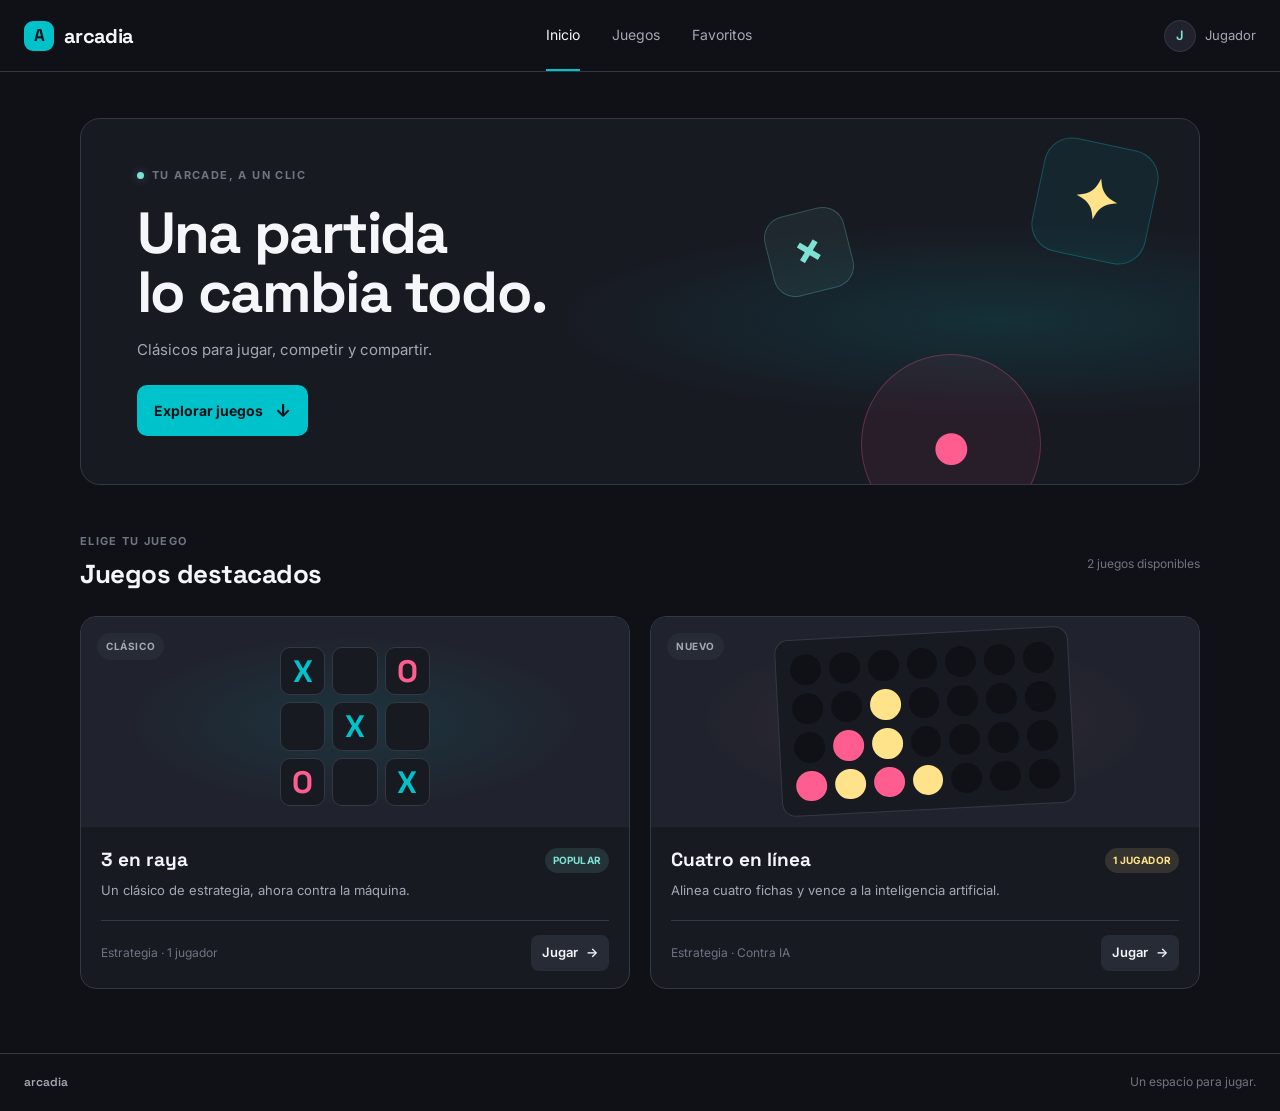
==== commit 0c3ae3a0: "Add minimax AI to Four in a Row Co-authored-by: yurigo <5684699+yurigo@users.noreply.github.com>" ====
--- a/index.html
+++ b/index.html
@@ -82,11 +82,11 @@
                     <div class="card-content">
                         <div class="card-title-row">
                             <h3>Cuatro en línea</h3>
-                            <span class="game-badge badge-yellow">2 JUGADORES</span>
+                            <span class="game-badge badge-yellow">1 JUGADOR</span>
                         </div>
-                        <p>Alinea cuatro fichas antes que tu rival.</p>
+                        <p>Alinea cuatro fichas y vence a la inteligencia artificial.</p>
                         <div class="card-footer">
-                            <span class="game-category">Estrategia · Local</span>
+                            <span class="game-category">Estrategia · Contra IA</span>
                             <a class="play-link" href="four-in-a-row.html" aria-label="Jugar Cuatro en línea">Jugar <span aria-hidden="true">→</span></a>
                         </div>
                     </div>
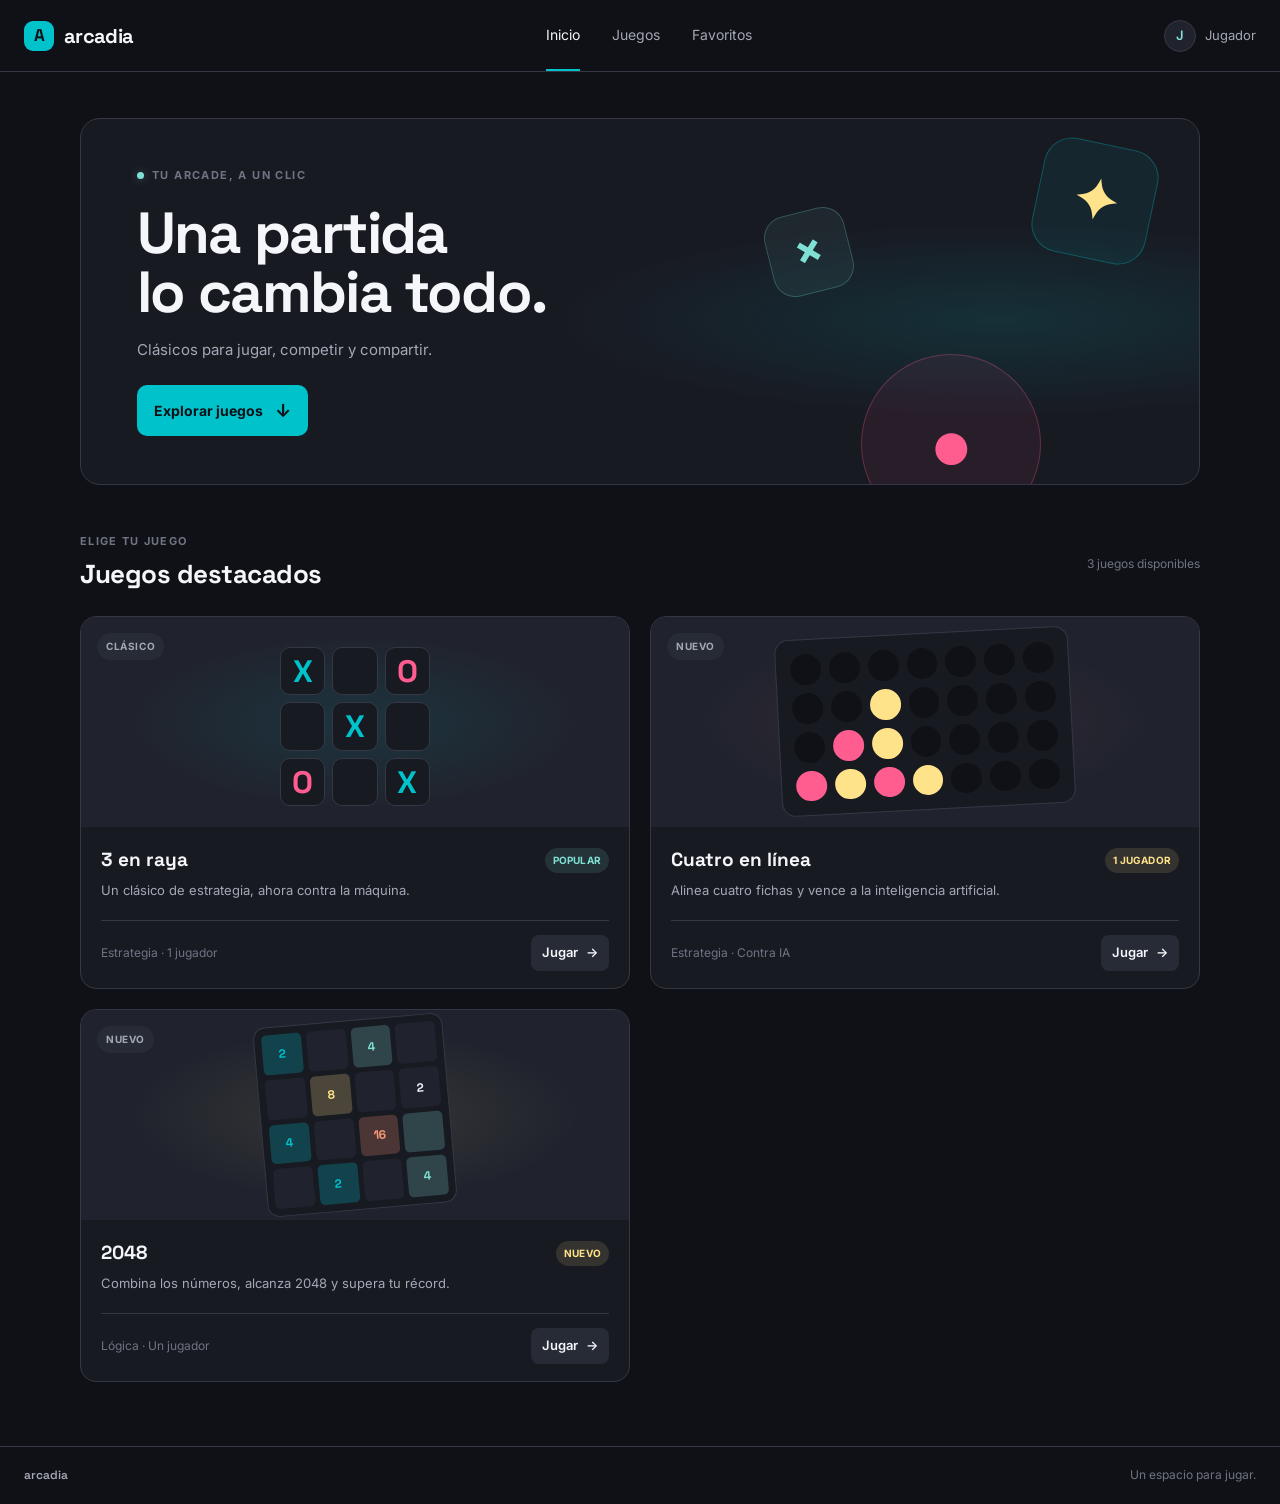
==== commit c20800fe: "Add playable 2048 game Co-authored-by: yurigo <5684699+yurigo@users.noreply.github.com>" ====
--- a/index.html
+++ b/index.html
@@ -44,7 +44,7 @@
                     <p class="section-kicker">ELIGE TU JUEGO</p>
                     <h2 id="catalog-title">Juegos destacados</h2>
                 </div>
-                <span class="catalog-count">2 juegos disponibles</span>
+                <span class="catalog-count">3 juegos disponibles</span>
             </div>
             <div class="game-grid">
                 <article class="catalog-card">
@@ -91,6 +91,29 @@
                         </div>
                     </div>
                 </article>
+
+                <article class="catalog-card">
+                    <a class="card-art twenty-art" href="2048.html" aria-label="Jugar 2048">
+                        <span class="art-label">NUEVO</span>
+                        <div class="mini-twenty" aria-hidden="true">
+                            <span>2</span><span></span><span>4</span><span></span>
+                            <span></span><span>8</span><span></span><span>2</span>
+                            <span>4</span><span></span><span>16</span><span></span>
+                            <span></span><span>2</span><span></span><span>4</span>
+                        </div>
+                    </a>
+                    <div class="card-content">
+                        <div class="card-title-row">
+                            <h3>2048</h3>
+                            <span class="game-badge badge-yellow">NUEVO</span>
+                        </div>
+                        <p>Combina los números, alcanza 2048 y supera tu récord.</p>
+                        <div class="card-footer">
+                            <span class="game-category">Lógica · Un jugador</span>
+                            <a class="play-link" href="2048.html" aria-label="Jugar 2048">Jugar <span aria-hidden="true">→</span></a>
+                        </div>
+                    </div>
+                </article>
             </div>
         </section>
     </main>
--- a/style.css
+++ b/style.css
@@ -892,6 +892,270 @@
     margin-top: 18px;
 }
 
+.twenty-section {
+    width: min(100%, 520px);
+    margin: 0 auto;
+    text-align: center;
+}
+
+.twenty-card {
+    position: relative;
+    padding: 22px 24px 24px;
+    border: 1px solid var(--border-default);
+    border-radius: 18px;
+    background: var(--bg-secondary);
+    box-shadow: var(--shadow-soft);
+}
+
+.twenty-scoreboard {
+    margin-bottom: 16px;
+    display: flex;
+    justify-content: flex-end;
+    gap: 10px;
+}
+
+.twenty-score {
+    min-width: 90px;
+    padding: 9px 14px;
+    display: grid;
+    gap: 3px;
+    border: 1px solid var(--border-default);
+    border-radius: 10px;
+    background: var(--bg-tertiary);
+}
+
+.twenty-score span {
+    color: var(--text-muted);
+    font-size: 10px;
+    font-weight: 700;
+    letter-spacing: 0.6px;
+}
+
+.twenty-score strong {
+    color: var(--color-yellow);
+    font-family: 'Space Grotesk', sans-serif;
+    font-size: 20px;
+}
+
+.twenty-toolbar {
+    margin-bottom: 14px;
+    display: flex;
+    align-items: center;
+    justify-content: space-between;
+    gap: 12px;
+}
+
+.twenty-status {
+    color: var(--text-secondary);
+    font-size: 12px;
+    text-align: left;
+}
+
+.twenty-new-game {
+    min-height: 40px;
+    padding: 8px 12px;
+    border: 1px solid var(--border-default);
+    border-radius: 9px;
+    background: var(--bg-elevated);
+    color: var(--text-primary);
+    font-family: inherit;
+    font-size: 12px;
+    font-weight: 600;
+    white-space: nowrap;
+    cursor: pointer;
+    transition: background var(--transition-fast), border-color var(--transition-fast);
+}
+
+.twenty-new-game:hover {
+    border-color: var(--color-cyan);
+    background: var(--bg-tertiary);
+}
+
+.twenty-board {
+    width: 100%;
+    aspect-ratio: 1;
+    padding: 9px;
+    display: grid;
+    grid-template-columns: repeat(4, minmax(0, 1fr));
+    gap: 8px;
+    border: 1px solid var(--border-default);
+    border-radius: 14px;
+    background: var(--bg-elevated);
+    touch-action: none;
+}
+
+.twenty-tile {
+    min-width: 0;
+    display: grid;
+    place-items: center;
+    overflow: hidden;
+    border-radius: 9px;
+    background: var(--bg-tertiary);
+    color: var(--text-primary);
+    font-family: 'Space Grotesk', sans-serif;
+    font-size: clamp(20px, 7vw, 36px);
+    font-weight: 700;
+    transition: background var(--transition-fast), color var(--transition-fast);
+}
+
+.twenty-tile[data-value="2"],
+.mini-twenty span:nth-child(1),
+.mini-twenty span:nth-child(9),
+.mini-twenty span:nth-child(14) {
+    background: rgb(0 194 203 / 24%);
+    color: var(--color-cyan);
+}
+
+.twenty-tile[data-value="4"],
+.mini-twenty span:nth-child(3),
+.mini-twenty span:nth-child(12),
+.mini-twenty span:nth-child(16) {
+    background: rgb(127 224 212 / 22%);
+    color: var(--color-mint);
+}
+
+.twenty-tile[data-value="8"],
+.mini-twenty span:nth-child(6) {
+    background: rgb(255 227 138 / 22%);
+    color: var(--color-yellow);
+}
+
+.twenty-tile[data-value="16"],
+.mini-twenty span:nth-child(11) {
+    background: rgb(255 154 118 / 22%);
+    color: var(--color-coral);
+}
+
+.twenty-tile[data-value="32"],
+.twenty-tile[data-value="64"] {
+    background: rgb(255 93 143 / 22%);
+    color: var(--color-pink);
+}
+
+.twenty-tile[data-value="128"],
+.twenty-tile[data-value="256"],
+.twenty-tile[data-value="512"],
+.twenty-tile[data-value="1024"],
+.twenty-tile[data-value="2048"] {
+    background: var(--color-yellow);
+    color: var(--bg-primary);
+    font-size: clamp(16px, 5vw, 30px);
+}
+
+.twenty-instructions {
+    margin-top: 12px;
+    color: var(--text-muted);
+    font-size: 11px;
+    line-height: 1.5;
+}
+
+.twenty-controls {
+    margin-top: 15px;
+    display: grid;
+    justify-items: center;
+    gap: 5px;
+}
+
+.twenty-controls > div {
+    display: flex;
+    gap: 5px;
+}
+
+.twenty-controls button {
+    width: 46px;
+    height: 42px;
+    border: 1px solid var(--border-default);
+    border-radius: 9px;
+    background: var(--bg-tertiary);
+    color: var(--color-cyan);
+    font-size: 20px;
+    cursor: pointer;
+    transition: background var(--transition-fast), border-color var(--transition-fast), transform var(--transition-fast);
+}
+
+.twenty-controls button:hover {
+    border-color: var(--color-cyan);
+    background: var(--bg-elevated);
+}
+
+.twenty-controls button:active {
+    transform: scale(0.96);
+}
+
+.twenty-overlay {
+    position: absolute;
+    z-index: 1;
+    inset: 0;
+    padding: 24px;
+    display: grid;
+    align-content: center;
+    justify-items: center;
+    gap: 12px;
+    border-radius: 18px;
+    background: rgb(16 17 22 / 90%);
+    backdrop-filter: blur(4px);
+}
+
+.twenty-overlay-title {
+    color: var(--color-mint);
+    font-family: 'Space Grotesk', sans-serif;
+    font-size: 27px;
+    font-weight: 700;
+}
+
+.twenty-overlay > p:not(.twenty-overlay-title) {
+    color: var(--text-secondary);
+    font-size: 14px;
+    line-height: 1.5;
+}
+
+.twenty-overlay .reset {
+    max-width: 240px;
+}
+
+.twenty-overlay[hidden],
+.twenty-overlay .reset[hidden] {
+    display: none;
+}
+
+.twenty-art {
+    background: radial-gradient(ellipse at center, rgb(255 227 138 / 10%), transparent 58%), var(--bg-tertiary);
+}
+
+.mini-twenty {
+    width: min(46%, 190px);
+    aspect-ratio: 1;
+    padding: 7px;
+    display: grid;
+    grid-template-columns: repeat(4, 1fr);
+    gap: 5px;
+    border: 1px solid var(--border-default);
+    border-radius: 12px;
+    background: var(--bg-secondary);
+    transform: rotate(-5deg);
+}
+
+.mini-twenty span {
+    display: grid;
+    place-items: center;
+    border-radius: 5px;
+    background: var(--bg-tertiary);
+    color: var(--text-primary);
+    font-family: 'Space Grotesk', sans-serif;
+    font-size: 12px;
+    font-weight: 700;
+}
+
+.mini-twenty span:nth-child(6) {
+    background: rgb(255 227 138 / 22%);
+    color: var(--color-yellow);
+}
+
+.mini-twenty span:nth-child(11) {
+    background: rgb(255 154 118 / 22%);
+    color: var(--color-coral);
+}
+
 @media (max-width: 600px) {
     .site-header {
         height: 64px;
@@ -1016,6 +1280,19 @@
 
     .four-card {
         padding: 16px 12px;
+    }
+
+    .twenty-card {
+        padding: 14px 12px 16px;
+    }
+
+    .twenty-board {
+        padding: 7px;
+        gap: 6px;
+    }
+
+    .twenty-tile {
+        border-radius: 7px;
     }
 
     .four-scoreboard {
